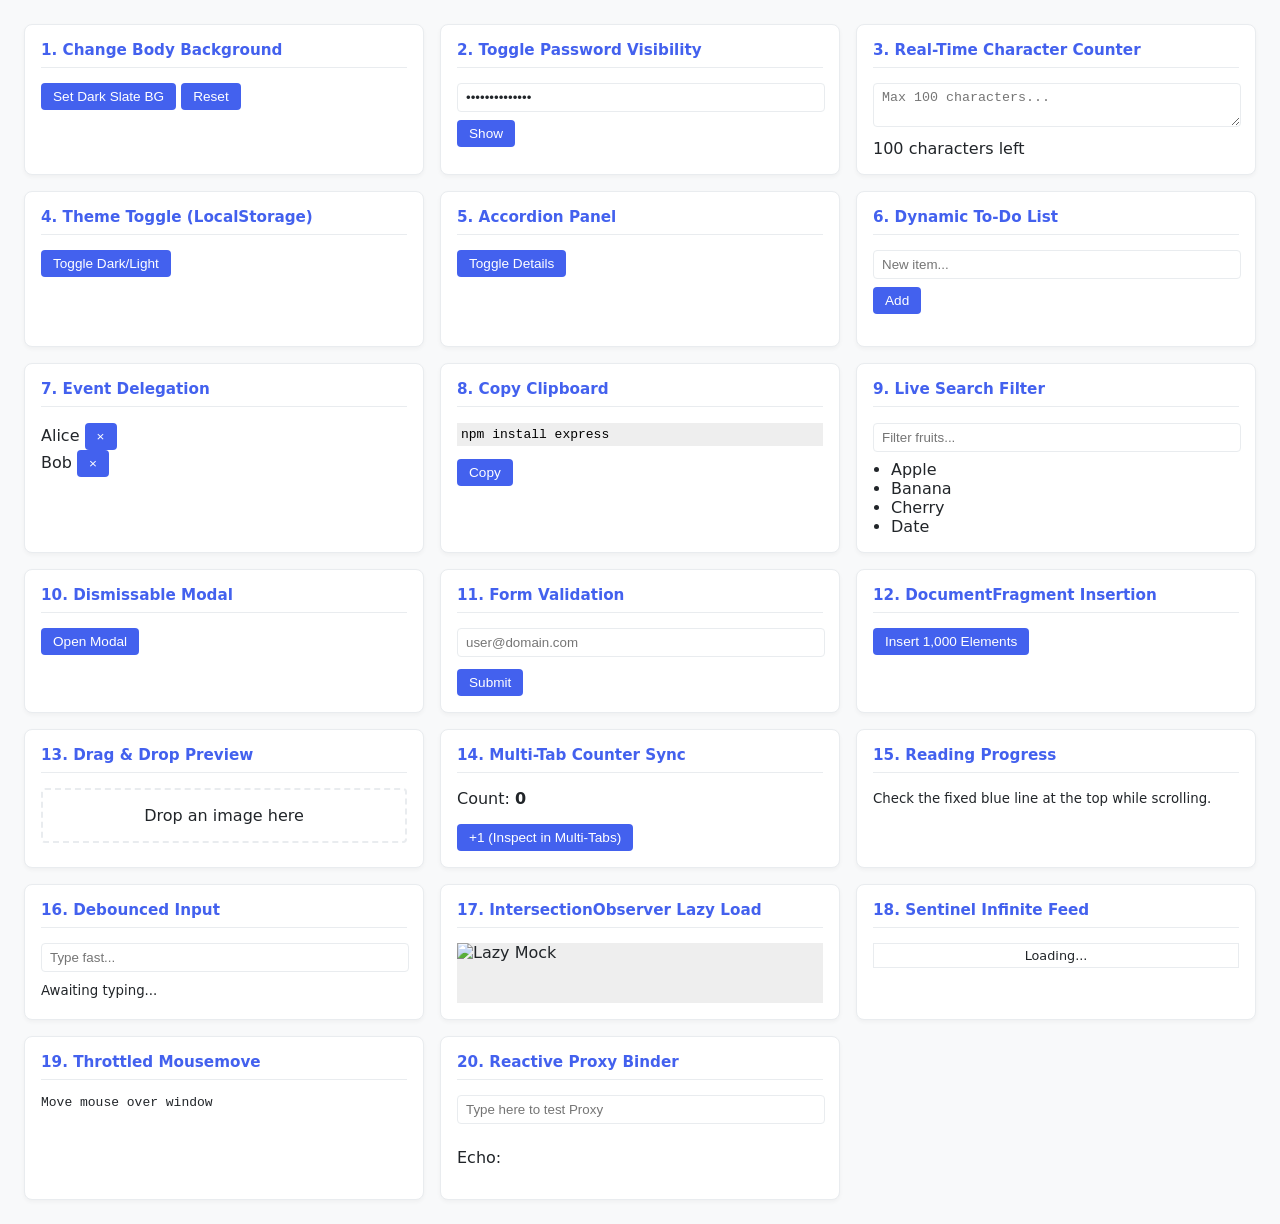
==== tasks.html @ 2b07e79b "11/09/2026" ====
<!DOCTYPE html>
<html lang="en">
<head>
  <meta charset="UTF-8" />
  <meta name="viewport" content="width=device-width, initial-scale=1.0" />
  <title>JS 20 Scenarios Test Harness</title>
  <style>
    :root {
      --bg: #f8f9fa;
      --card-bg: #ffffff;
      --text: #212529;
      --primary: #4361ee;
      --border: #e9ecef;
      --error: #e63946;
    }

    body.dark-theme {
      --bg: #121214;
      --card-bg: #1e1e24;
      --text: #f8f9fa;
      --border: #33333d;
    }

    body {
      font-family: system-ui, -apple-system, sans-serif;
      background-color: var(--bg);
      color: var(--text);
      margin: 0;
      padding: 24px;
      transition: background-color 0.2s ease;
    }

    #scrollProgress {
      position: fixed;
      top: 0;
      left: 0;
      height: 5px;
      background: var(--primary);
      width: 0%;
      z-index: 9999;
    }

    .grid {
      display: grid;
      grid-template-columns: repeat(auto-fit, minmax(320px, 1fr));
      gap: 16px;
      max-width: 1400px;
      margin: 0 auto;
    }

    .card {
      background: var(--card-bg);
      border: 1px solid var(--border);
      border-radius: 8px;
      padding: 16px;
      box-shadow: 0 2px 4px rgba(0,0,0,0.04);
    }

    .card h3 {
      margin-top: 0;
      font-size: 0.95rem;
      color: var(--primary);
      border-bottom: 1px solid var(--border);
      padding-bottom: 8px;
    }

    button {
      background: var(--primary);
      color: white;
      border: none;
      padding: 6px 12px;
      border-radius: 4px;
      cursor: pointer;
      font-size: 0.85rem;
    }

    button:hover { opacity: 0.9; }

    input, textarea {
      width: calc(100% - 16px);
      padding: 6px 8px;
      border: 1px solid var(--border);
      border-radius: 4px;
      background: inherit;
      color: inherit;
      margin-bottom: 8px;
    }

    .input-error { border-color: var(--error) !important; outline: 1px solid var(--error); }
    .error-text { color: var(--error); font-size: 0.8rem; margin: 0; }

    .drop-box {
      border: 2px dashed var(--border);
      padding: 16px;
      text-align: center;
      border-radius: 4px;
      cursor: pointer;
    }

    .modal-backdrop {
      position: fixed;
      top: 0; left: 0; width: 100vw; height: 100vh;
      background: rgba(0,0,0,0.5);
      display: none;
      align-items: center;
      justify-content: center;
      z-index: 1000;
    }

    .modal-box {
      background: var(--card-bg);
      padding: 24px;
      border-radius: 8px;
      min-width: 250px;
    }

    .accordion-body { display: none; padding-top: 8px; font-size: 0.85rem; }
    .preview-thumb { max-width: 100%; height: 80px; object-fit: contain; margin-top: 8px; }
  </style>
</head>
<body>

  <div id="scrollProgress"></div>

  <div class="grid">
    <div class="card">
      <h3>1. Change Body Background</h3>
      <button id="colorBtn">Set Dark Slate BG</button>
      <button onclick="document.body.style.backgroundColor=''">Reset</button>
    </div>

    <div class="card">
      <h3>2. Toggle Password Visibility</h3>
      <input type="password" id="password" value="SuperSecret123" />
      <button id="toggleBtn">Show</button>
    </div>

    <div class="card">
      <h3>3. Real-Time Character Counter</h3>
      <textarea id="msgBox" rows="2" maxlength="100" placeholder="Max 100 characters..."></textarea>
      <div id="counter">100 characters left</div>
    </div>

    <div class="card">
      <h3>4. Theme Toggle (LocalStorage)</h3>
      <button id="themeBtn">Toggle Dark/Light</button>
    </div>

    <div class="card">
      <h3>5. Accordion Panel</h3>
      <button class="accordion-header">Toggle Details</button>
      <div class="accordion-body">Hidden content revealed on click.</div>
    </div>

    <div class="card">
      <h3>6. Dynamic To-Do List</h3>
      <input id="todoInput" placeholder="New item..." />
      <button id="addBtn">Add</button>
      <ul id="todoList" style="padding-left: 18px; margin-top: 8px;"></ul>
    </div>

    <div class="card">
      <h3>7. Event Delegation</h3>
      <ul id="userList" style="padding-left: 0; list-style: none;">
        <li>Alice <button class="delete-user">×</button></li>
        <li>Bob <button class="delete-user">×</button></li>
      </ul>
    </div>

    <div class="card">
      <h3>8. Copy Clipboard</h3>
      <p id="codeSnippet" style="background:#eee; padding:4px; font-family:monospace; color:#000;">npm install express</p>
      <button id="copyBtn">Copy</button>
    </div>

    <div class="card">
      <h3>9. Live Search Filter</h3>
      <input id="search" placeholder="Filter fruits..." />
      <ul id="itemList" style="margin: 0; padding-left: 18px;">
        <li>Apple</li><li>Banana</li><li>Cherry</li><li>Date</li>
      </ul>
    </div>

    <div class="card">
      <h3>10. Dismissable Modal</h3>
      <button id="openModal">Open Modal</button>
      <div id="modalOverlay" class="modal-backdrop">
        <div class="modal-box">
          <p>Click outside this box to dismiss.</p>
          <button id="closeModal">Close</button>
        </div>
      </div>
    </div>

    <div class="card">
      <h3>11. Form Validation</h3>
      <form id="signupForm" novalidate>
        <input id="email" type="text" placeholder="user@domain.com" />
        <p id="emailError" class="error-text"></p>
        <button type="submit" style="margin-top: 4px;">Submit</button>
      </form>
    </div>

    <div class="card">
      <h3>12. DocumentFragment Insertion</h3>
      <button id="batchInsertBtn">Insert 1,000 Elements</button>
      <div id="dataContainer" style="max-height: 80px; overflow-y: auto; margin-top: 8px;"></div>
    </div>

    <div class="card">
      <h3>13. Drag & Drop Preview</h3>
      <div id="dropZone" class="drop-box">Drop an image here</div>
      <img id="previewImage" class="preview-thumb" hidden />
    </div>

    <div class="card">
      <h3>14. Multi-Tab Counter Sync</h3>
      <p>Count: <strong id="countVal">0</strong></p>
      <button id="incBtn">+1 (Inspect in Multi-Tabs)</button>
    </div>

    <div class="card">
      <h3>15. Reading Progress</h3>
      <small>Check the fixed blue line at the top while scrolling.</small>
    </div>

    <div class="card">
      <h3>16. Debounced Input</h3>
      <input id="apiSearch" placeholder="Type fast..." />
      <small id="debounceStatus">Awaiting typing...</small>
    </div>

    <div class="card">
      <h3>17. IntersectionObserver Lazy Load</h3>
      <img data-src="https://picsum.photos/120/60" alt="Lazy Mock" style="min-height: 60px; background: #eee; display: block;" />
    </div>

    <div class="card">
      <h3>18. Sentinel Infinite Feed</h3>
      <div id="postList" style="max-height: 120px; overflow-y: auto; border: 1px solid var(--border); padding: 4px;">
        <div id="sentinel" style="text-align: center; font-size: 0.8rem;">Loading posts...</div>
      </div>
    </div>

    <div class="card">
      <h3>19. Throttled Mousemove</h3>
      <div id="coords" style="font-family: monospace;">Move mouse over window</div>
    </div>

    <div class="card">
      <h3>20. Reactive Proxy Binder</h3>
      <input data-bind="text" placeholder="Type here to test Proxy" />
      <p>Echo: <span data-bind="text" style="font-weight: bold;"></span></p>
    </div>
  </div>

  <script>
    // 1. Change Background Color
    document.getElementById("colorBtn").addEventListener("click", () => {
      document.body.style.backgroundColor = "#2b2d42";
    });

    // 2. Toggle Password Visibility
    const passInput = document.getElementById("password");
    const toggleBtn = document.getElementById("toggleBtn");
    toggleBtn.addEventListener("click", () => {
      const isPass = passInput.type === "password";
      passInput.type = isPass ? "text" : "password";
      toggleBtn.textContent = isPass ? "Hide" : "Show";
    });

    // 3. Real-Time Character Counter
    const textarea = document.getElementById("msgBox");
    const counter = document.getElementById("counter");
    textarea.addEventListener("input", () => {
      const remaining = 100 - textarea.value.length;
      counter.textContent = `${remaining} characters left`;
      counter.style.color = remaining < 10 ? "red" : "inherit";
    });

    // 4. Dark Theme with LocalStorage
    const themeBtn = document.getElementById("themeBtn");
    if (localStorage.getItem("theme") === "dark") document.body.classList.add("dark-theme");
    themeBtn.addEventListener("click", () => {
      document.body.classList.toggle("dark-theme");
      localStorage.setItem("theme", document.body.classList.contains("dark-theme") ? "dark" : "light");
    });

    // 5. Accordion
    document.querySelectorAll(".accordion-header").forEach(header => {
      header.addEventListener("click", () => {
        const body = header.nextElementSibling;
        body.style.display = body.style.display === "block" ? "none" : "block";
      });
    });

    // 6. Dynamic To-Do List
    const input = document.getElementById("todoInput");
    const addBtn = document.getElementById("addBtn");
    const list = document.getElementById("todoList");
    addBtn.addEventListener("click", () => {
      if (!input.value.trim()) return;
      const li = document.createElement("li");
      li.textContent = input.value + " ";
      const del = document.createElement("button");
      del.textContent = "×";
      del.addEventListener("click", () => li.remove());
      li.appendChild(del);
      list.appendChild(li);
      input.value = "";
    });

    // 7. Event Delegation
    document.getElementById("userList").addEventListener("click", (e) => {
      if (e.target.matches(".delete-user")) e.target.closest("li").remove();
    });

    // 8. Copy to Clipboard
    const copyBtn = document.getElementById("copyBtn");
    copyBtn.addEventListener("click", async () => {
      await navigator.clipboard.writeText(document.getElementById("codeSnippet").innerText);
      copyBtn.textContent = "Copied!";
      setTimeout(() => (copyBtn.textContent = "Copy"), 1500);
    });

    // 9. Live Search Filter
    document.getElementById("search").addEventListener("input", (e) => {
      const q = e.target.value.toLowerCase();
      document.querySelectorAll("#itemList li").forEach(item => {
        item.style.display = item.textContent.toLowerCase().includes(q) ? "" : "none";
      });
    });

    // 10. Modal Dismiss
    const modal = document.getElementById("modalOverlay");
    document.getElementById("openModal").addEventListener("click", () => modal.style.display = "flex");
    document.getElementById("closeModal").addEventListener("click", () => modal.style.display = "none");
    window.addEventListener("click", (e) => { if (e.target === modal) modal.style.display = "none"; });

    // 11. Custom Form Validation
    document.getElementById("signupForm").addEventListener("submit", (e) => {
      const em = document.getElementById("email");
      const err = document.getElementById("emailError");
      if (!/^[^\s@]+@[^\s@]+\.[^\s@]+$/.test(em.value)) {
        e.preventDefault();
        em.classList.add("input-error");
        err.textContent = "Invalid email format.";
      } else {
        em.classList.remove("input-error");
        err.textContent = "";
      }
    });

    // 12. Batch Insertion via DocumentFragment
    document.getElementById("batchInsertBtn").addEventListener("click", () => {
      const container = document.getElementById("dataContainer");
      container.innerHTML = "";
      const frag = document.createDocumentFragment();
      for (let i = 1; i <= 1000; i++) {
        const div = document.createElement("div");
        div.textContent = `Batch Item #${i}`;
        frag.appendChild(div);
      }
      container.appendChild(frag);
    });

    // 13. Drag-and-Drop Image Preview
    const dropZone = document.getElementById("dropZone");
    const preview = document.getElementById("previewImage");
    dropZone.addEventListener("dragover", (e) => e.preventDefault());
    dropZone.addEventListener("drop", (e) => {
      e.preventDefault();
      const file = e.dataTransfer.files[0];
      if (file && file.type.startsWith("image/")) {
        const reader = new FileReader();
        reader.onload = (ev) => {
          preview.src = ev.target.result;
          preview.hidden = false;
        };
        reader.readAsDataURL(file);
      }
    });

    // 14. Multi-Tab Counter Sync
    const countDisplay = document.getElementById("countVal");
    const syncCount = () => countDisplay.textContent = localStorage.getItem("globalCount") || "0";
    document.getElementById("incBtn").addEventListener("click", () => {
      const c = Number(localStorage.getItem("globalCount") || 0) + 1;
      localStorage.setItem("globalCount", c);
      syncCount();
    });
    window.addEventListener("storage", (e) => { if (e.key === "globalCount") syncCount(); });
    syncCount();

    // 15. Reading Progress Indicator
    window.addEventListener("scroll", () => {
      const h = document.documentElement.scrollHeight - document.documentElement.clientHeight;
      document.getElementById("scrollProgress").style.width = `${(document.documentElement.scrollTop / h) * 100}%`;
    });

    // 16. Debounce Implementation
    function debounce(fn, delay = 350) {
      let timer;
      return (...args) => {
        clearTimeout(timer);
        timer = setTimeout(() => fn(...args), delay);
      };
    }
    const statusLabel = document.getElementById("debounceStatus");
    document.getElementById("apiSearch").addEventListener("input", debounce((e) => {
      statusLabel.textContent = `Queried API: "${e.target.value}" (${new Date().toLocaleTimeString()})`;
    }));

    // 17. Lazy Loading with IntersectionObserver
    const observer = new IntersectionObserver((entries, obs) => {
      entries.forEach(entry => {
        if (entry.isIntersecting) {
          entry.target.src = entry.target.dataset.src;
          obs.unobserve(entry.target);
        }
      });
    });
    document.querySelectorAll("img[data-src]").forEach(img => observer.observe(img));

    // 18. Infinite Scroll Sentinel
    const sentinel = document.getElementById("sentinel");
    const postBox = document.getElementById("postList");
    let pageCount = 1;
    const feedObserver = new IntersectionObserver(async (entries) => {
      if (entries[0].isIntersecting && pageCount <= 3) {
        sentinel.textContent = "Loading...";
        const res = await fetch(`https://jsonplaceholder.typicode.com/posts?_page=${pageCount}&_limit=2`);
        const posts = await res.json();
        posts.forEach(p => {
          const item = document.createElement("div");
          item.innerHTML = `<small><b>#${p.id} ${p.title}</b></small><hr style="border:0; border-top:1px solid #ddd;"/>`;
          postBox.insertBefore(item, sentinel);
        });
        pageCount++;
        if (pageCount > 3) sentinel.textContent = "No more posts.";
      }
    });
    feedObserver.observe(sentinel);

    // 19. Throttle Implementation
    function throttle(fn, limit = 50) {
      let waiting = false;
      return (...args) => {
        if (!waiting) {
          fn(...args);
          waiting = true;
          setTimeout(() => waiting = false, limit);
        }
      };
    }
    const coords = document.getElementById("coords");
    window.addEventListener("mousemove", throttle((e) => {
      coords.textContent = `X: ${e.clientX} | Y: ${e.clientY}`;
    }));

    // 20. Mini Reactive Proxy Binder
    const state = new Proxy({ text: "" }, {
      set(target, prop, val) {
        target[prop] = val;
        document.querySelectorAll(`[data-bind="${prop}"]`).forEach(el => {
          if ("value" in el) el.value = val;
          else el.textContent = val;
        });
        return true;
      }
    });
    const proxyInput = document.querySelector('input[data-bind="text"]');
    proxyInput.addEventListener("input", (e) => state.text = e.target.value);
  </script>
</body>
</html>
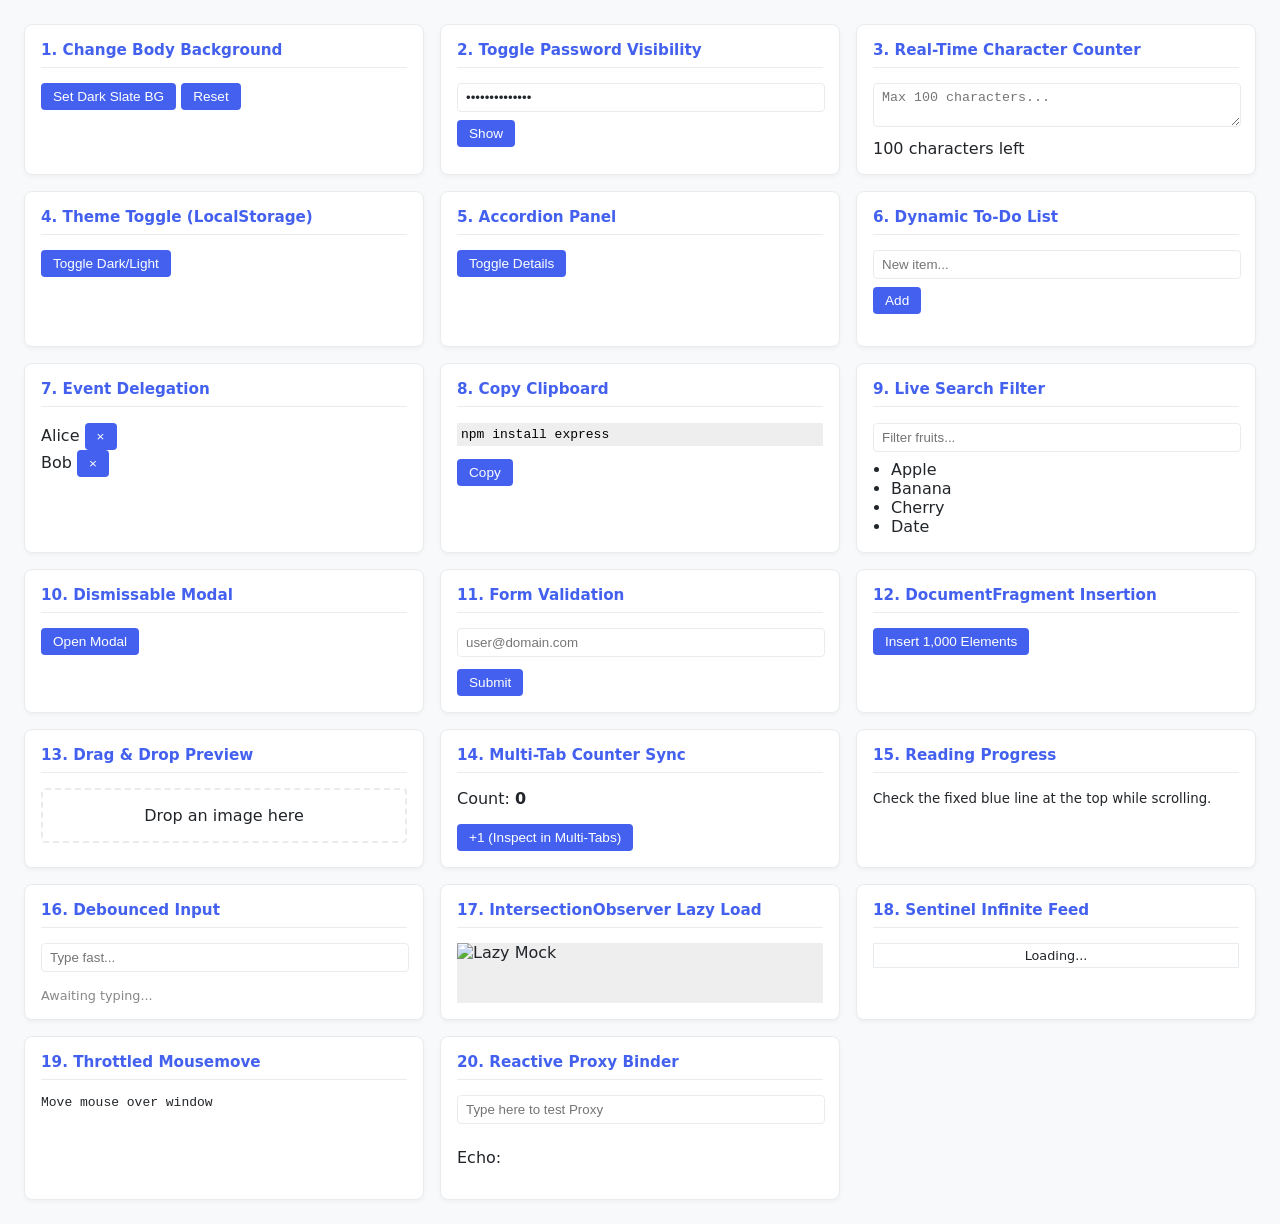
==== commit efe0eca3: "21/09/2026" ====
--- a/tasks.html
+++ b/tasks.html
@@ -227,7 +227,10 @@
     <div class="card">
       <h3>16. Debounced Input</h3>
       <input id="apiSearch" placeholder="Type fast..." />
-      <small id="debounceStatus">Awaiting typing...</small>
+      <!-- <small id="debounceStatus">Awaiting typing...</small> -->
+      <ul id="queryHistory" style="list-style: none; padding-left: 0; margin: 8px 0 0 0; font-size: 0.8rem; max-height: 120px; overflow-y: auto;">
+        <li style="color: #888;">Awaiting typing... </li>
+      </ul>
     </div>
 
     <div class="card">
@@ -399,16 +402,43 @@
     });
 
     // 16. Debounce Implementation
-    function debounce(fn, delay = 350) {
+    // function debounce(fn, delay = 350) {
+    //   let timer;
+    //   return (...args) => {
+    //     clearTimeout(timer);
+    //     timer = setTimeout(() => fn(...args), delay);
+    //   };
+    // }
+    // const statusLabel = document.getElementById("debounceStatus");
+    // document.getElementById("apiSearch").addEventListener("input", debounce((e) => {
+    //   statusLabel.textContent = `Queried API: "${e.target.value}" (${new Date().toLocaleTimeString()})`;
+    // }));
+    function debounce(fn , delay =350){
       let timer;
       return (...args) => {
         clearTimeout(timer);
-        timer = setTimeout(() => fn(...args), delay);
+        timer=setTimeout(() => fn(...args) , delay);
       };
     }
-    const statusLabel = document.getElementById("debounceStatus");
-    document.getElementById("apiSearch").addEventListener("input", debounce((e) => {
-      statusLabel.textContent = `Queried API: "${e.target.value}" (${new Date().toLocaleTimeString()})`;
+
+
+    const history = document.getElementById("queryHistory");
+    let isFirstQuery = true;
+    document.getElementById("apiSearch").addEventListener("input" , debounce((e) => {
+      const query = e.target.value.trim();
+      const time = new Date().toLocaleTimeString();
+
+      if(isFirstQuery){
+        history.innerHTML = "";
+        isFirstQuery = false;
+      }
+
+      const li= document.createElement("li");
+      li.style.padding = "3px 0";
+      li.style.borderBottom = "1px solid var(--border)";
+      li.innerHTML = `<strong>Queried:</strong> "${query || '[empty]'}" <span style="color : #6c757d;">(${time})</span>`;
+
+      history.appendChild(li);
     }));
 
     // 17. Lazy Loading with IntersectionObserver
